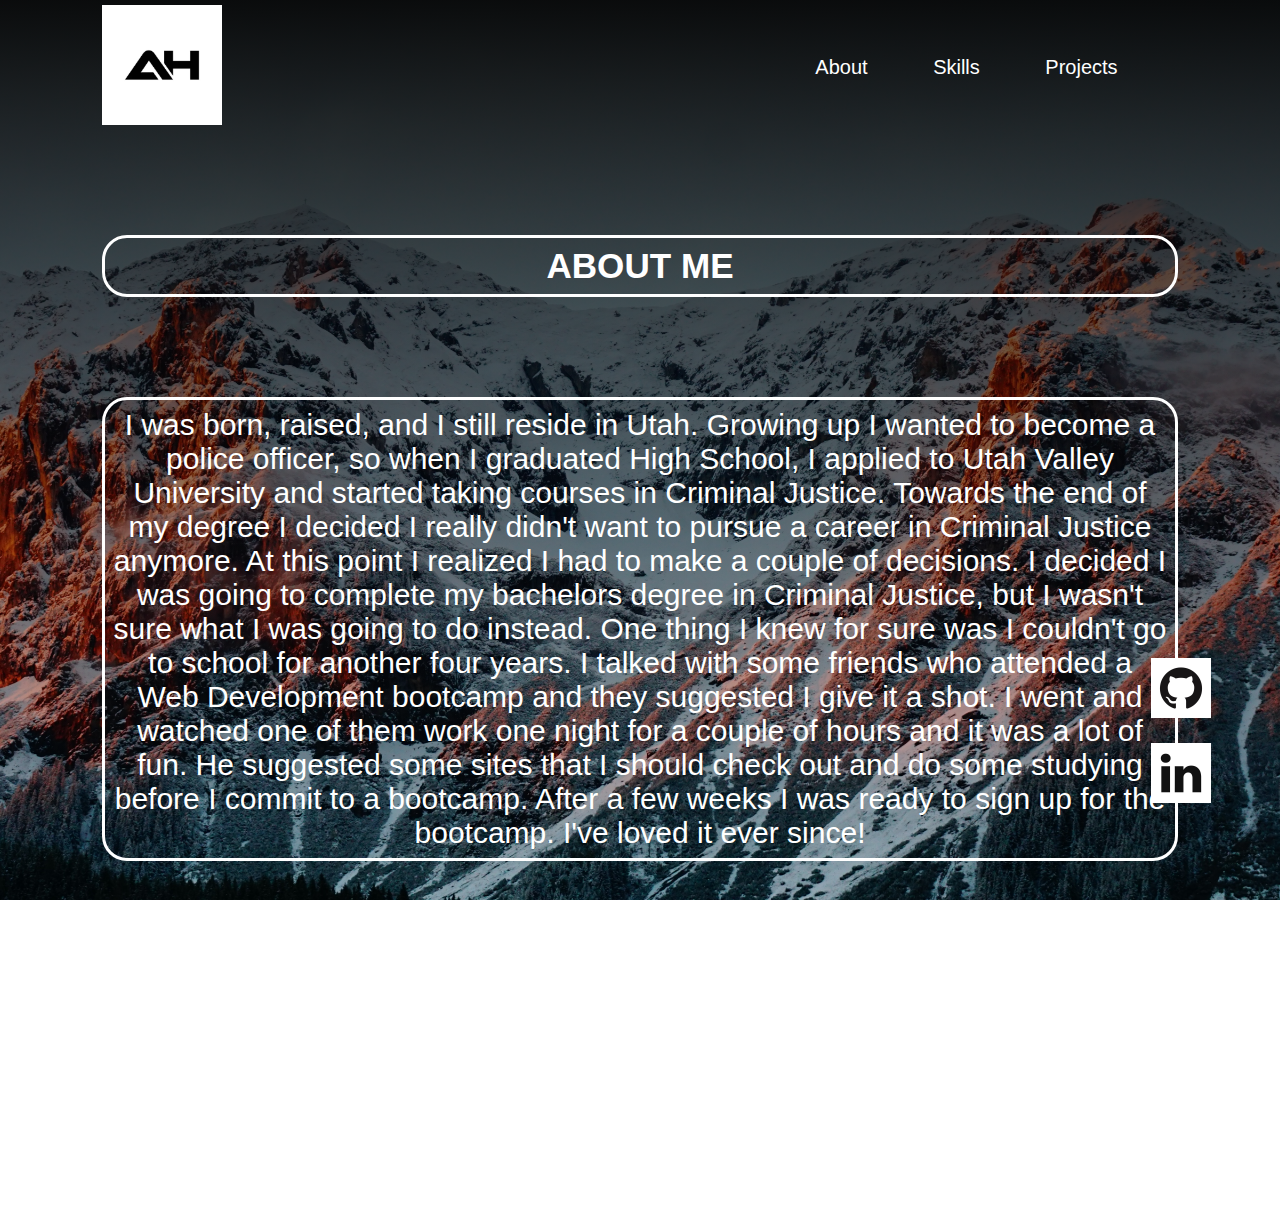
==== about.html @ 95624ecf "css edits" ====
<!DOCTYPE html>
<html lang="en">
<head>
    <link rel="stylesheet" href = "styles.css">
    <meta charset="UTF-8">
    <meta http-equiv="X-UA-Compatible" content="IE=edge">
    <meta name="viewport" content="width=device-width, initial-scale=1.0">
    <title>Adam Hunter Web Dev</title>
</head>
<body>
    <div class = container>
        <nav>
            <a href="index.html"> <img src="photos/ah-logo.webp" class ="logo"></a>
            <ul>
                <li><a href="/about.html">About</a></li>
                <li><a href="/skills.html">Skills</a></li>
                <li><a href="">Projects</a></li>
            </ul>
        </nav>
        <div class = "about-me-title">
            <h3>ABOUT ME</h3>
        </div>   
        <div class = "about-me-text">
            <p>I was born, raised, and I still reside in Utah. Growing up I wanted to become a police officer, so when I graduated High School, I applied to Utah Valley University and started taking courses in Criminal Justice. Towards the end of my degree I decided I really didn't want to pursue a career in Criminal Justice anymore. At this point I realized I had to make a couple of decisions. I decided I was going to complete my bachelors degree in Criminal Justice, but I wasn't sure what I was going to do instead. One thing I knew for sure was I couldn't go to school for another four years. I talked with some friends who attended a Web Development bootcamp and they suggested I give it a shot. I went and watched one of them work one night for a couple of hours and it was a lot of fun. He suggested some sites that I should check out and do some studying before I commit to a bootcamp. After a few weeks I was ready to sign up for the bootcamp. I've loved it ever since!</p>
        </div>
        <div class = "about-me-text">
            <p>In my free time I love to go shooting. I have a couple different firearms, and I find a lot of joy when I'm out shooting targets up in the mountains. When I'm not out shooting I can be found playing sports or video games, finding a new restaurant to eat at, or spending time with my family. Recently, I got certified to scuba dive. Scuba diving is a lot of fun, but as you may have guessed, there aren't too many places to scuba dive in Utah. I hope to travel more so I can experience more scuba diving locations.</p>
        <div class = "social-icons">

            <a href="https://github.com/adam-hunter13" target="_blank"><img src="photos/github.jpeg"></a>
            <a href="https://www.linkedin.com/in/adam-hunter-/" target="_blank"><img src="photos/linkedin.jpeg"></a>
        </div>

    </div>
</body>
</html>
---- styles.css ----
*{
    margin: 0;
    padding: 0;
    box-sizing: border-box;
    font-family: 'Montserrat', sans-serif;
}

.container{
    width: 100%;
    height: 100vh;
    background-image: linear-gradient(rgba(2, 2, 2, 0.95),transparent),url(photos/background1.jpg);
    background-size: cover;
    background-position: center;
    padding: 0 8%;
    position: relative;
}

nav{
    display: flex;
    width: 100%;
    align-items: center;
    flex-wrap: wrap;
    padding: 5px 0;
    font-size: 20px;
}

.logo{
    width:120px;
    cursor: pointer;
}


nav ul {
    flex:1;
    text-align: right;
    padding-right: 30px
}

nav ul li {
    display: inline-block;
    list-style: none;
    margin: 10px 30px;
}

nav ul li a{
     color: #fff;
     text-decoration: none;
     position: relative;
}

nav ul li a::after{
    content: '';
    width: 0;
    height: 3px;
    position: absolute;
    bottom: -5px;
    left: 50%;
    transform:translateX(-50%);
    background: #fff;
    transition: width 0.5s;
}

nav ul li a:hover::after{
    width: 50%
}

.text-box{
    color:#fff;
    position: absolute;
    bottom: 8%;
}

.text-box p{
    font-size: 50px;
    font-weight: 600;
}

.text-box h1{
    font-size: 200px;
    line-height: 160px;
    margin-left: -10px;
    color: transparent;
    -webkit-text-stroke: 1px rgb(255, 255, 255);
    background: url(photos/back.png);
    -webkit-background-clip: text;
    background-position: 0 0;
    animation: back 20s linear infinite;
}
@keyframes back{
    100%{
        background-position: 2000px 0;
    }
}

.text-box h3{
    font-size: 50px;
    font-weight: 600;
}

.text-box .row{
    display: flex;
    align-items: center;
    flex-wrap: wrap;
    margin-top: 30px;
}

.text-box a{
    color: #fff;
    text-decoration: none;
    padding: 10px 20px;
    margin-right: 20px;
    border: 2px solid #fff;
    display: flex;
    align-items: center;
}

.text-box a span{
    font-size: 30px;
    line-height: 15px;
    margin-left: 5px;
}

.social-icons{
    position: absolute;
    right: 5%;
    bottom: 8%;
}

.social-icons img{
    width: 60px;
    display: block;
    margin: 25px 5px
}

.skill-icons{
    position: absolute;
    right: 5%;
    bottom: 8%;
}

.skill-icons img{
    width: 60px;
    display: block;
    margin: 25px 5px
}


/* about.html */

.about-me-title{
    margin-top: 100px;
    width: 100%;
    color: #fff;
    border-radius: 25px;
    border-style: solid;
    display: flex;
    justify-content: center;
    text-align: center;
    font-size: 30px;
    padding: 8px;
}

.about-me-text{
    margin-top: 100px;
    width: 100%;
    color: #fff;
    border-radius: 25px;
    border-style: solid;
    display: flex;
    justify-content: center;
    text-align: center;
    font-size: 30px;
    padding: 8px;
}

/* skills.html */

.skills-title{
    margin-top: 100px;
    width: 100%;
    color: #fff;
    border-radius: 25px;
    border-style: solid;
    display: flex;
    justify-content: center;
    text-align: center;
    font-size: 30px;
    padding: 8px;
}

.skills-box{
    margin-top: 50px;
    width: 100%;
    color: #fff;
    border-radius: 25px;
    border-style: solid;
    display: flex;
    justify-content: space-between;
    text-align: center;
    flex-wrap: wrap;
    font-size: 30px;
    padding: 8px;
}

.skills-box img{
    width: 60px;
    margin: 25px 5px;
}

.skills-icon {
    width: 25%;
}
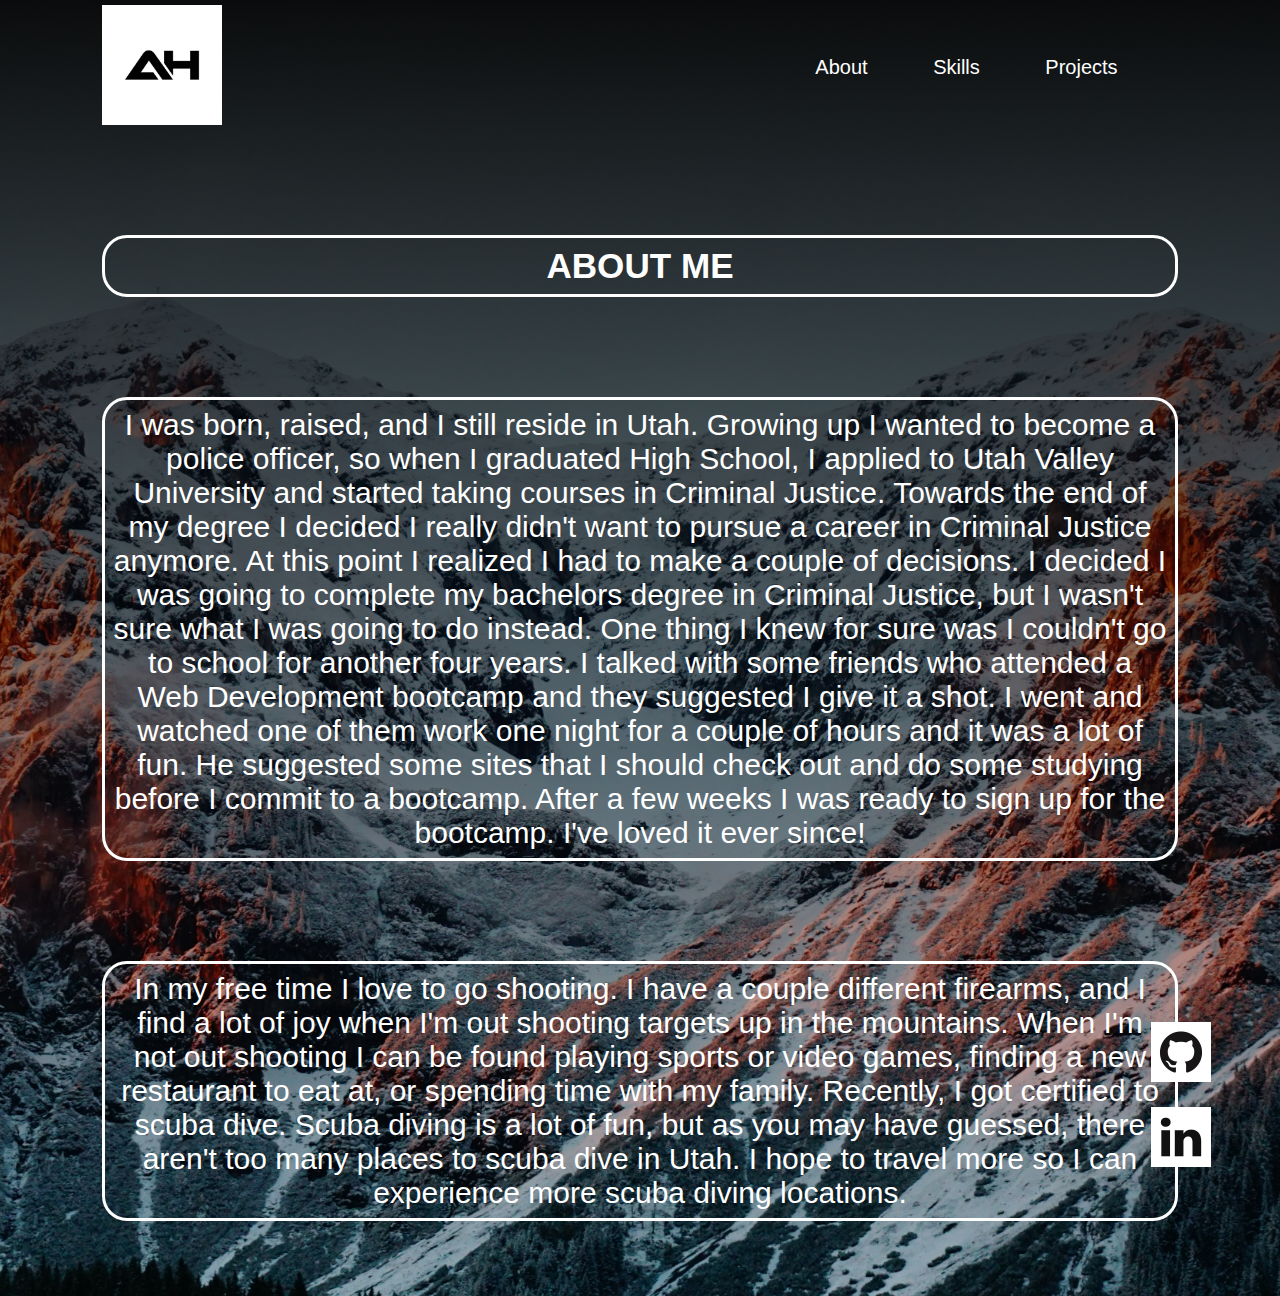
==== commit 50caee76: "about me mobile edit" ====
--- a/about.html
+++ b/about.html
@@ -23,14 +23,12 @@
         <div class = "about-me-text">
             <p>I was born, raised, and I still reside in Utah. Growing up I wanted to become a police officer, so when I graduated High School, I applied to Utah Valley University and started taking courses in Criminal Justice. Towards the end of my degree I decided I really didn't want to pursue a career in Criminal Justice anymore. At this point I realized I had to make a couple of decisions. I decided I was going to complete my bachelors degree in Criminal Justice, but I wasn't sure what I was going to do instead. One thing I knew for sure was I couldn't go to school for another four years. I talked with some friends who attended a Web Development bootcamp and they suggested I give it a shot. I went and watched one of them work one night for a couple of hours and it was a lot of fun. He suggested some sites that I should check out and do some studying before I commit to a bootcamp. After a few weeks I was ready to sign up for the bootcamp. I've loved it ever since!</p>
         </div>
-        <div class = "about-me-text">
+        <div class = "about-me-text2">
             <p>In my free time I love to go shooting. I have a couple different firearms, and I find a lot of joy when I'm out shooting targets up in the mountains. When I'm not out shooting I can be found playing sports or video games, finding a new restaurant to eat at, or spending time with my family. Recently, I got certified to scuba dive. Scuba diving is a lot of fun, but as you may have guessed, there aren't too many places to scuba dive in Utah. I hope to travel more so I can experience more scuba diving locations.</p>
         <div class = "social-icons">
-
             <a href="https://github.com/adam-hunter13" target="_blank"><img src="photos/github.jpeg"></a>
             <a href="https://www.linkedin.com/in/adam-hunter-/" target="_blank"><img src="photos/linkedin.jpeg"></a>
         </div>
-
     </div>
 </body>
 </html>--- a/styles.css
+++ b/styles.css
@@ -7,12 +7,13 @@
 
 .container{
     width: 100%;
-    height: 100vh;
+    min-height: 100vh;
     background-image: linear-gradient(rgba(2, 2, 2, 0.95),transparent),url(photos/background1.jpg);
     background-size: cover;
     background-position: center;
     padding: 0 8%;
     position: relative;
+    padding-bottom: 75px
 }
 
 nav{
@@ -92,10 +93,12 @@
     }
 }
 
+
 .text-box h3{
     font-size: 50px;
     font-weight: 600;
 }
+
 
 .text-box .row{
     display: flex;
@@ -173,6 +176,19 @@
     padding: 8px;
 }
 
+.about-me-text2{
+    margin-top: 100px;
+    width: 100%;
+    color: #fff;
+    border-radius: 25px;
+    border-style: solid;
+    display: flex;
+    justify-content: center;
+    text-align: center;
+    font-size: 30px;
+    padding: 8px;
+}
+
 /* skills.html */
 
 .skills-title{
@@ -210,3 +226,64 @@
 .skills-icon {
     width: 25%;
 }
+
+.skill-icons{
+    position: absolute;
+    right: 5%;
+    bottom: 8%;
+}
+
+.skill-icons img{
+    width: 60px;
+    display: block;
+    margin: 25px 5px
+}
+
+/* MOBILE CHANGES */
+
+@media screen and (max-width: 480px) {
+    .text-box h1{
+        font-size: 45px
+    }   
+    .text-box h3{
+        font-size: 25px
+    }
+    .text-box span{
+        font-size: 12px
+    }     
+    .social-icons img{
+        width: 40px
+    }
+    .text-box a{
+        width:200px;
+        margin-top: 5px;
+    }
+    .text-box span{
+        margin-top: 5px;
+    }
+    .logo{
+        width: 70px;
+    }
+    .about-me-title{
+        margin-top: 25px
+    }
+    .about-me-title h3{
+        font-size: 30px;
+    }
+    .about-me-text{
+        margin-top: 25px
+    }
+    .about-me-text p{
+        font-size: 20px
+    }
+    .about-me-text2{
+        margin-top: 25px
+    }
+    .about-me-text2 p{
+        font-size: 20px
+    }
+    .social-icons{
+        margin-bottom: 1250px
+        
+    }
+}
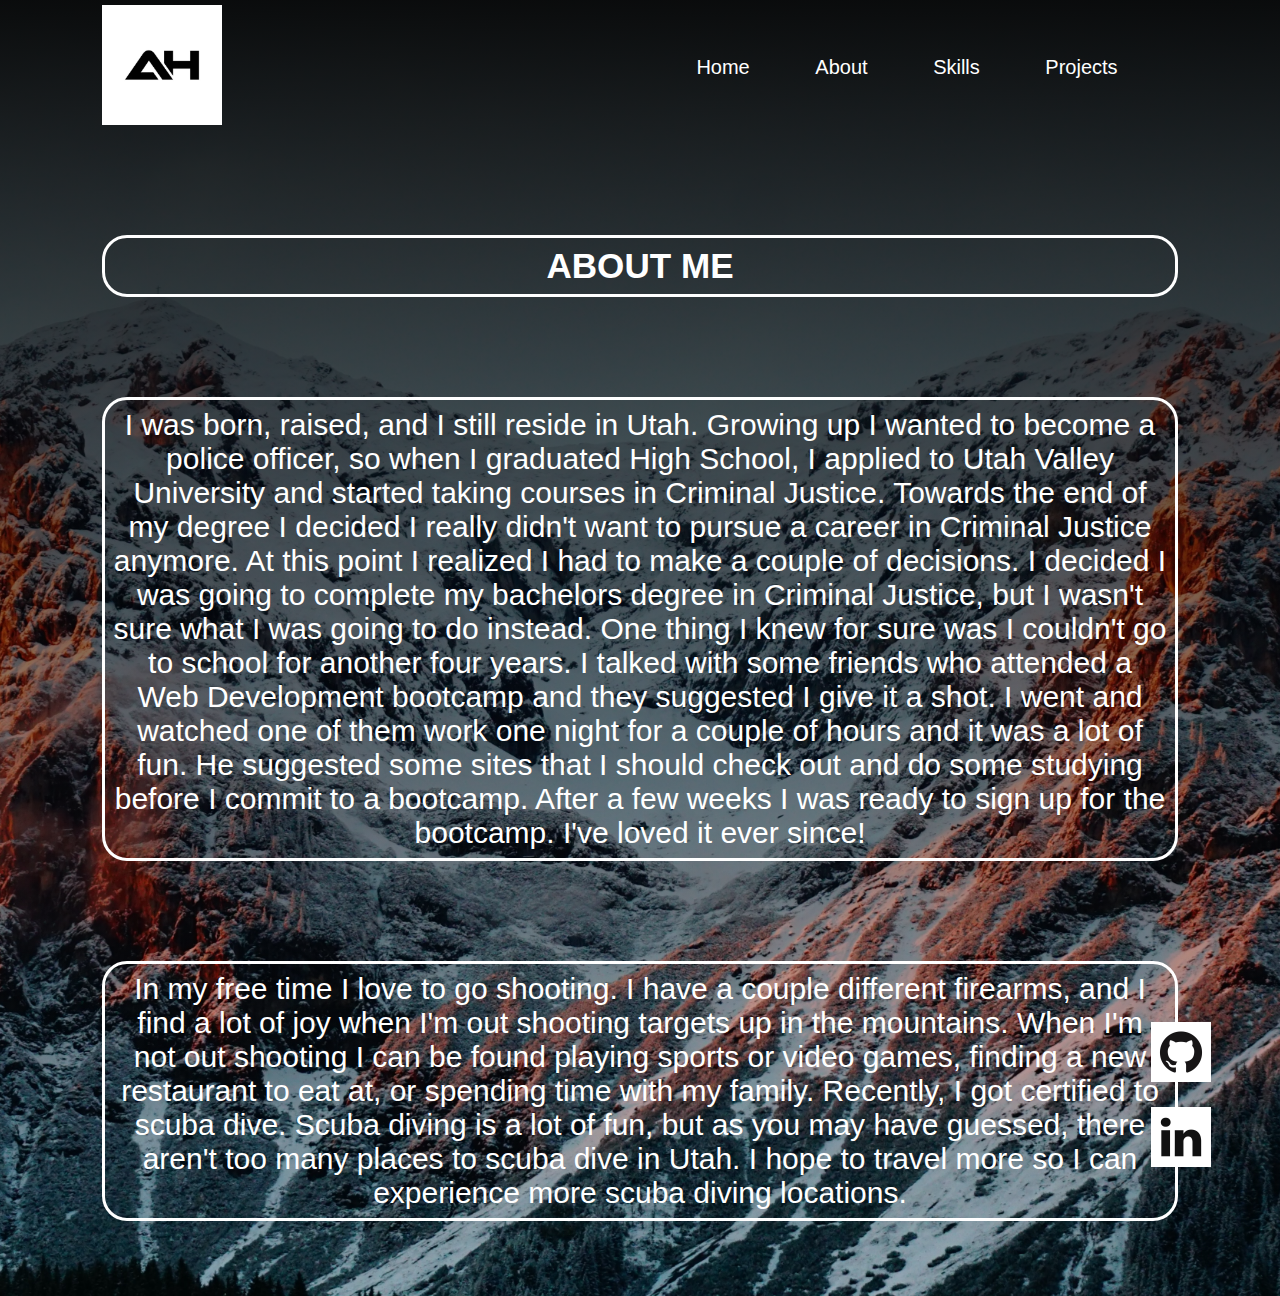
==== commit 661eb725: "projects edit" ====
--- a/about.html
+++ b/about.html
@@ -12,9 +12,10 @@
         <nav>
             <a href="index.html"> <img src="photos/ah-logo.webp" class ="logo"></a>
             <ul>
+                <li><a href="/index.html">Home</a></li>
                 <li><a href="/about.html">About</a></li>
                 <li><a href="/skills.html">Skills</a></li>
-                <li><a href="">Projects</a></li>
+                <li><a href="/projects.html">Projects</a></li>
             </ul>
         </nav>
         <div class = "about-me-title">
--- a/styles.css
+++ b/styles.css
@@ -239,6 +239,66 @@
     margin: 25px 5px
 }
 
+/* projects.html */
+.projects-title{
+    margin-top: 100px;
+    width: 100%;
+    color: #fff;
+    border-radius: 25px;
+    border-style: solid;
+    display: flex;
+    justify-content: center;
+    text-align: center;
+    font-size: 30px;
+    padding: 8px;
+}
+
+.projects-box{
+    margin-top: 50px;
+    width: 100%;
+    color: #fff;
+    border-radius: 25px;
+    border-style: solid;
+    display: flex;
+    justify-content: center;
+    text-align: center;
+    flex-wrap: wrap;
+    align-items: center;
+    font-size: 30px;
+    padding: 8px;
+}
+
+.project-list {
+    /* width: 25%; */
+    color: #fff
+}
+
+.project-list a:link,
+.project-list a:visited,
+.project-list a:active {
+    color:white;
+}
+
+.projects-box img{
+    width: 400px;
+    margin-top: 50px;
+    display:flex;
+    align-items: center;
+    border-radius: 25px
+
+}
+
+.projects-icon {
+    width: 50%;
+}
+
+.project-text {
+    margin-top: 20px;
+    display: flex;
+    justify-content: center;
+}
+
+
 /* MOBILE CHANGES */
 
 @media screen and (max-width: 480px) {
@@ -265,7 +325,7 @@
         width: 70px;
     }
     .about-me-title{
-        margin-top: 25px
+        margin-top: 50px
     }
     .about-me-title h3{
         font-size: 30px;
@@ -282,8 +342,25 @@
     .about-me-text2 p{
         font-size: 20px
     }
-    .social-icons{
-        margin-bottom: 1250px
-        
-    }
-}
+    .skills-title {
+        margin-top: 50px;
+    }
+    .skills-box{
+        margin-top: 20px
+    }
+    .skills-icon {
+        width: 50%
+    }
+    .projects-title {
+        margin-top: 50px;
+        font-size: 30px
+    }
+    .projects-box img{
+        width: 250px;
+        margin-top: 25px
+    }
+    .project-text{
+        font-size: 25px;
+    }
+    
+}
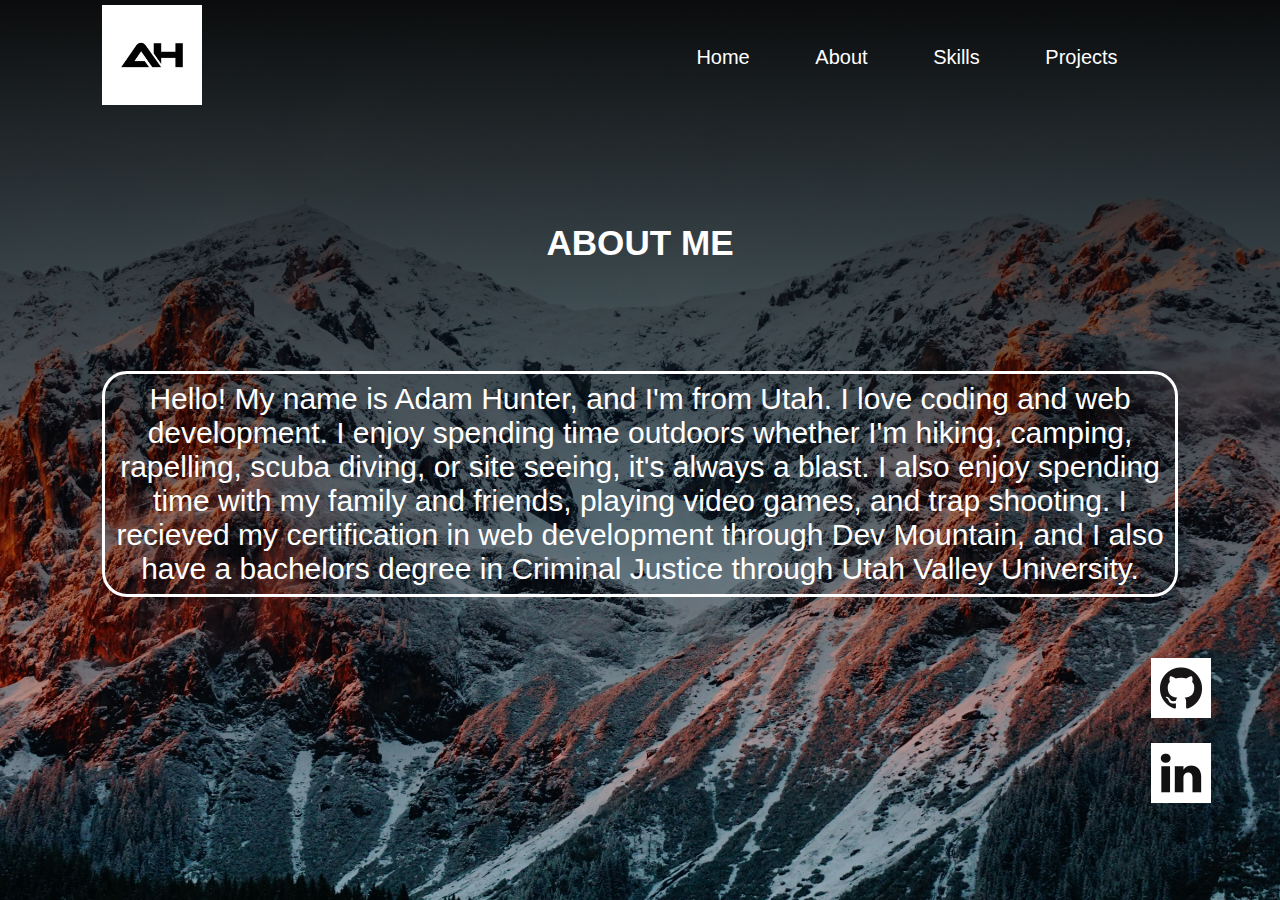
==== commit 1c47c6f5: "editing about.html" ====
--- a/about.html
+++ b/about.html
@@ -18,18 +18,15 @@
                 <li><a href="/projects.html">Projects</a></li>
             </ul>
         </nav>
-        <div class = "about-me-title">
-            <h3>ABOUT ME</h3>
-        </div>   
-        <div class = "about-me-text">
-            <p>I was born, raised, and I still reside in Utah. Growing up I wanted to become a police officer, so when I graduated High School, I applied to Utah Valley University and started taking courses in Criminal Justice. Towards the end of my degree I decided I really didn't want to pursue a career in Criminal Justice anymore. At this point I realized I had to make a couple of decisions. I decided I was going to complete my bachelors degree in Criminal Justice, but I wasn't sure what I was going to do instead. One thing I knew for sure was I couldn't go to school for another four years. I talked with some friends who attended a Web Development bootcamp and they suggested I give it a shot. I went and watched one of them work one night for a couple of hours and it was a lot of fun. He suggested some sites that I should check out and do some studying before I commit to a bootcamp. After a few weeks I was ready to sign up for the bootcamp. I've loved it ever since!</p>
-        </div>
-        <div class = "about-me-text2">
-            <p>In my free time I love to go shooting. I have a couple different firearms, and I find a lot of joy when I'm out shooting targets up in the mountains. When I'm not out shooting I can be found playing sports or video games, finding a new restaurant to eat at, or spending time with my family. Recently, I got certified to scuba dive. Scuba diving is a lot of fun, but as you may have guessed, there aren't too many places to scuba dive in Utah. I hope to travel more so I can experience more scuba diving locations.</p>
-        <div class = "social-icons">
-            <a href="https://github.com/adam-hunter13" target="_blank"><img src="photos/github.jpeg"></a>
-            <a href="https://www.linkedin.com/in/adam-hunter-/" target="_blank"><img src="photos/linkedin.jpeg"></a>
-        </div>
+    <div class = "about-me-title">
+        <h3>ABOUT ME</h3>
+    </div>   
+    <div class = "about-me-text">
+        <p>Hello! My name is Adam Hunter, and I'm from Utah. I love coding and web development. I enjoy spending time outdoors whether I'm hiking, camping, rapelling, scuba diving, or site seeing, it's always a blast. I also enjoy spending time with my family and friends, playing video games, and trap shooting. I recieved my certification in web development through Dev Mountain, and I also have a bachelors degree in Criminal Justice through Utah Valley University.
+    </div>
+    <div class = "social-icons">
+        <a href="https://github.com/adam-hunter13" target="_blank"><img src="photos/github.jpeg"></a>
+        <a href="https://www.linkedin.com/in/adam-hunter-/" target="_blank"><img src="photos/linkedin.jpeg"></a>
     </div>
 </body>
 </html>--- a/styles.css
+++ b/styles.css
@@ -26,7 +26,7 @@
 }
 
 .logo{
-    width:120px;
+    width:100px;
     cursor: pointer;
 }
 
@@ -154,6 +154,19 @@
     margin-top: 100px;
     width: 100%;
     color: #fff;
+    /* border-radius: 25px;
+    border-style: solid; */
+    display: flex;
+    justify-content: center;
+    text-align: center;
+    font-size: 30px;
+    padding: 8px;
+}
+
+.about-me-text{
+    margin-top: 100px;
+    width: 100%;
+    color: #fff;
     border-radius: 25px;
     border-style: solid;
     display: flex;
@@ -163,7 +176,7 @@
     padding: 8px;
 }
 
-.about-me-text{
+.about-me-text2{
     margin-top: 100px;
     width: 100%;
     color: #fff;
@@ -176,27 +189,14 @@
     padding: 8px;
 }
 
-.about-me-text2{
-    margin-top: 100px;
-    width: 100%;
-    color: #fff;
-    border-radius: 25px;
-    border-style: solid;
-    display: flex;
-    justify-content: center;
-    text-align: center;
-    font-size: 30px;
-    padding: 8px;
-}
-
 /* skills.html */
 
 .skills-title{
     margin-top: 100px;
     width: 100%;
     color: #fff;
-    border-radius: 25px;
-    border-style: solid;
+    /* border-radius: 25px;
+    border-style: solid; */
     display: flex;
     justify-content: center;
     text-align: center;
@@ -219,7 +219,7 @@
 }
 
 .skills-box img{
-    width: 60px;
+    width: 70px;
     margin: 25px 5px;
 }
 
@@ -227,25 +227,13 @@
     width: 25%;
 }
 
-.skill-icons{
-    position: absolute;
-    right: 5%;
-    bottom: 8%;
-}
-
-.skill-icons img{
-    width: 60px;
-    display: block;
-    margin: 25px 5px
-}
-
 /* projects.html */
 .projects-title{
     margin-top: 100px;
     width: 100%;
     color: #fff;
-    border-radius: 25px;
-    border-style: solid;
+    /* border-radius: 25px;
+    border-style: solid; */
     display: flex;
     justify-content: center;
     text-align: center;
@@ -254,48 +242,55 @@
 }
 
 .projects-box{
+
     margin-top: 50px;
     width: 100%;
     color: #fff;
     border-radius: 25px;
-    border-style: solid;
-    display: flex;
-    justify-content: center;
+    /* border-style: solid; */
+    display: flex;
+    justify-content: space-between;
     text-align: center;
     flex-wrap: wrap;
-    align-items: center;
-    font-size: 30px;
-    padding: 8px;
-}
-
-.project-list {
-    /* width: 25%; */
-    color: #fff
-}
-
-.project-list a:link,
-.project-list a:visited,
-.project-list a:active {
+    font-size: 30px;
+    padding: 8px;
+}
+
+.project-image{
+    width: 250px;
+    margin-top: 50px;
+    border-radius: 25px;
+        
+}
+
+.project-icon {
+    width: 50%;
+    color: #fff;
+}
+
+.project-icon a:link,
+.project-icon a:visited,
+.project-icon a:active {
     color:white;
-}
-
-.projects-box img{
-    width: 400px;
-    margin-top: 50px;
-    display:flex;
-    align-items: center;
-    border-radius: 25px
-
-}
-
-.projects-icon {
-    width: 50%;
+    text-decoration: none;
 }
 
 .project-text {
+    font-size: 25px;
     margin-top: 20px;
-    display: flex;
-    justify-content: center;
+    text-align: center
+ 
+}
+
+.project-icon li{
+    padding-top: 10px;
+    list-style-type: none;
+    font-size: 15px;
+}
+
+.project-icon i{
+    border: 2px solid #fff;
+    padding: 5px 5px;
 }
 
 
@@ -356,8 +351,9 @@
         font-size: 30px
     }
     .projects-box img{
-        width: 250px;
-        margin-top: 25px
+        width: 100px;
+        margin-top: 25px;
+        margin-left: 1px
     }
     .project-text{
         font-size: 25px;
